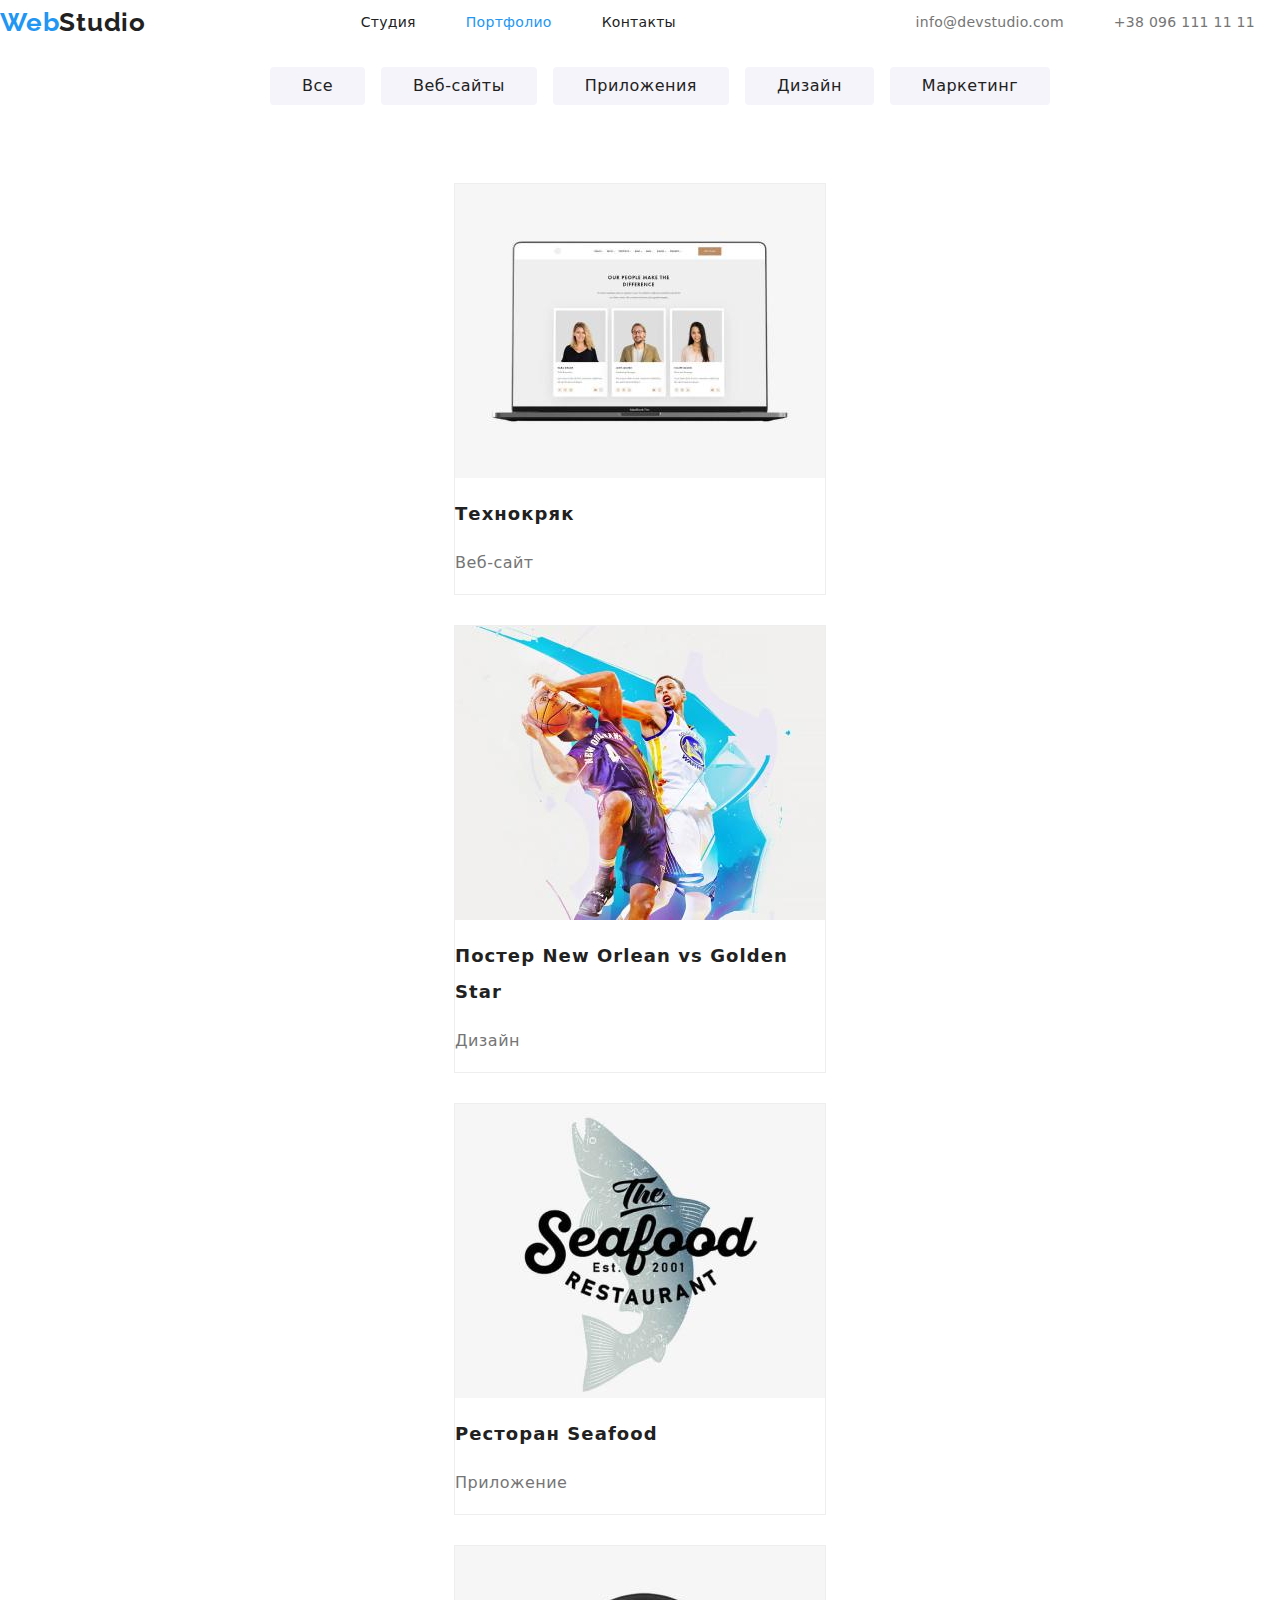
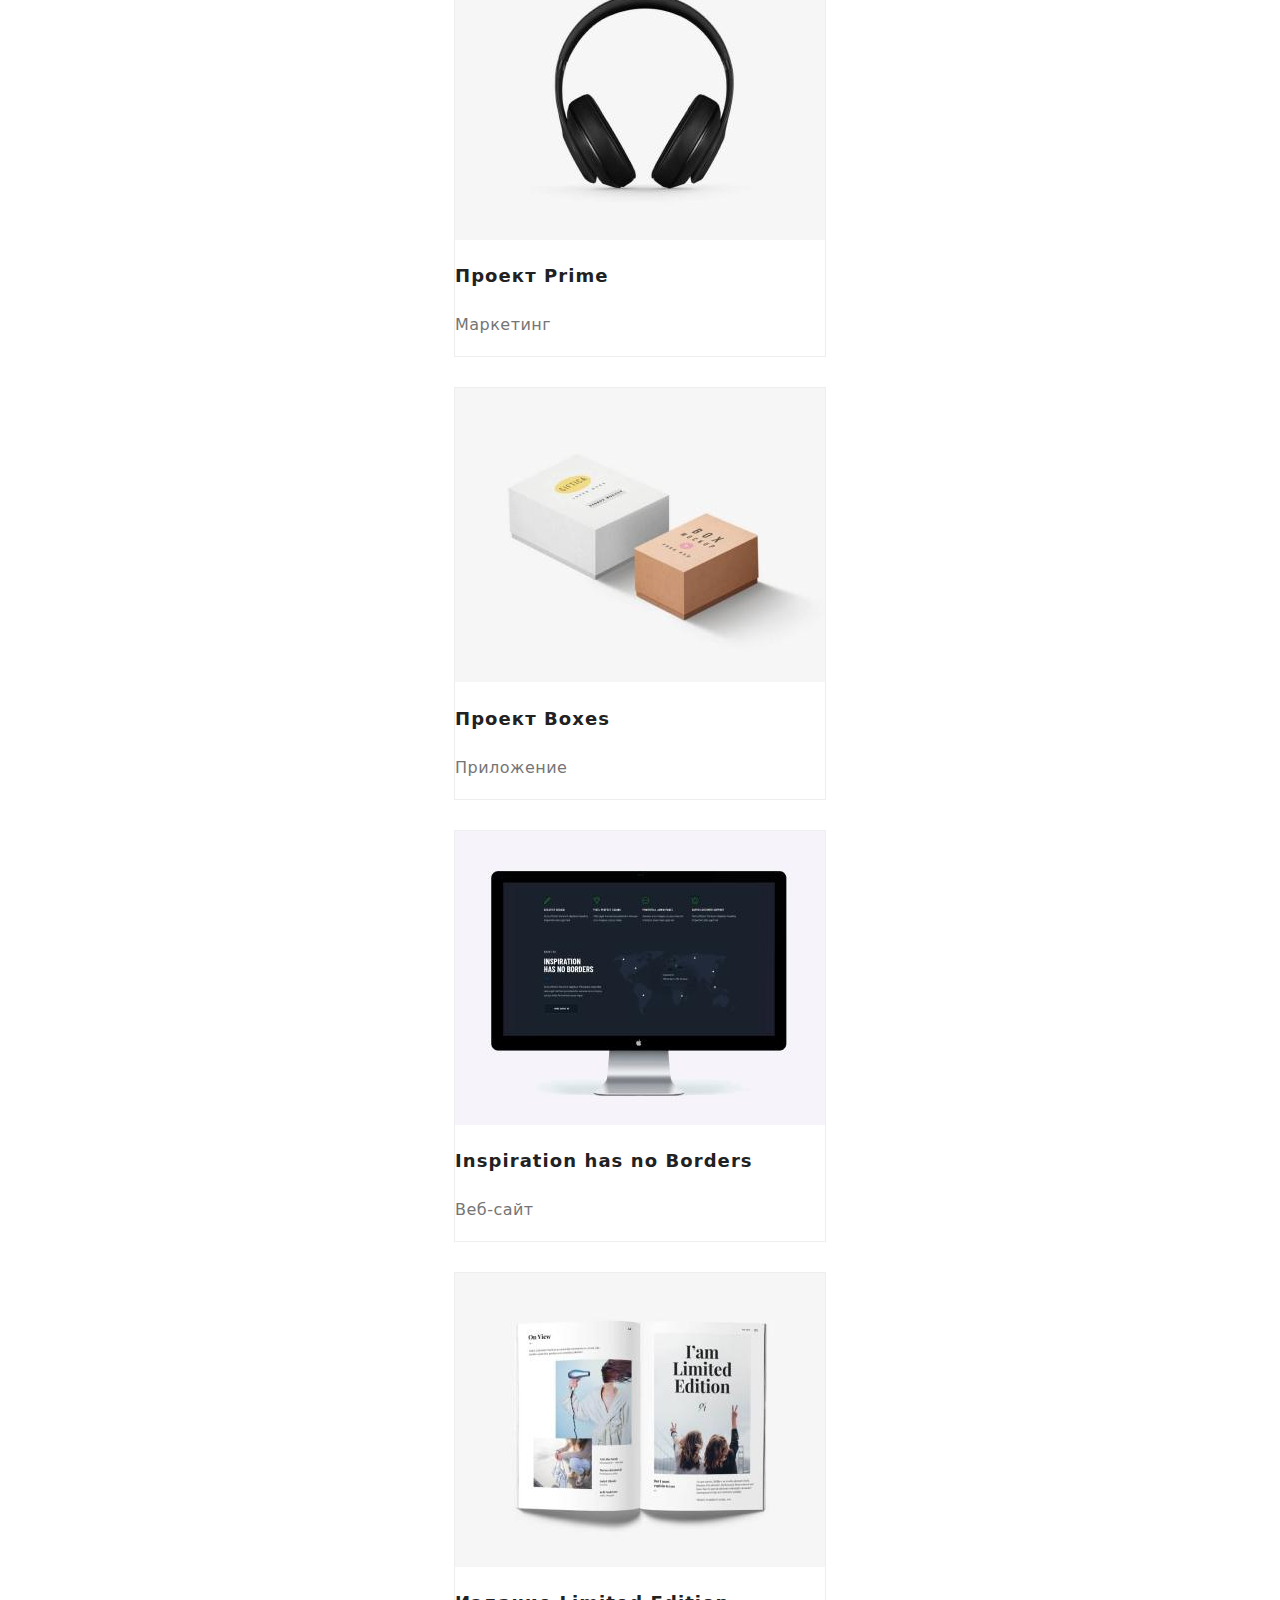
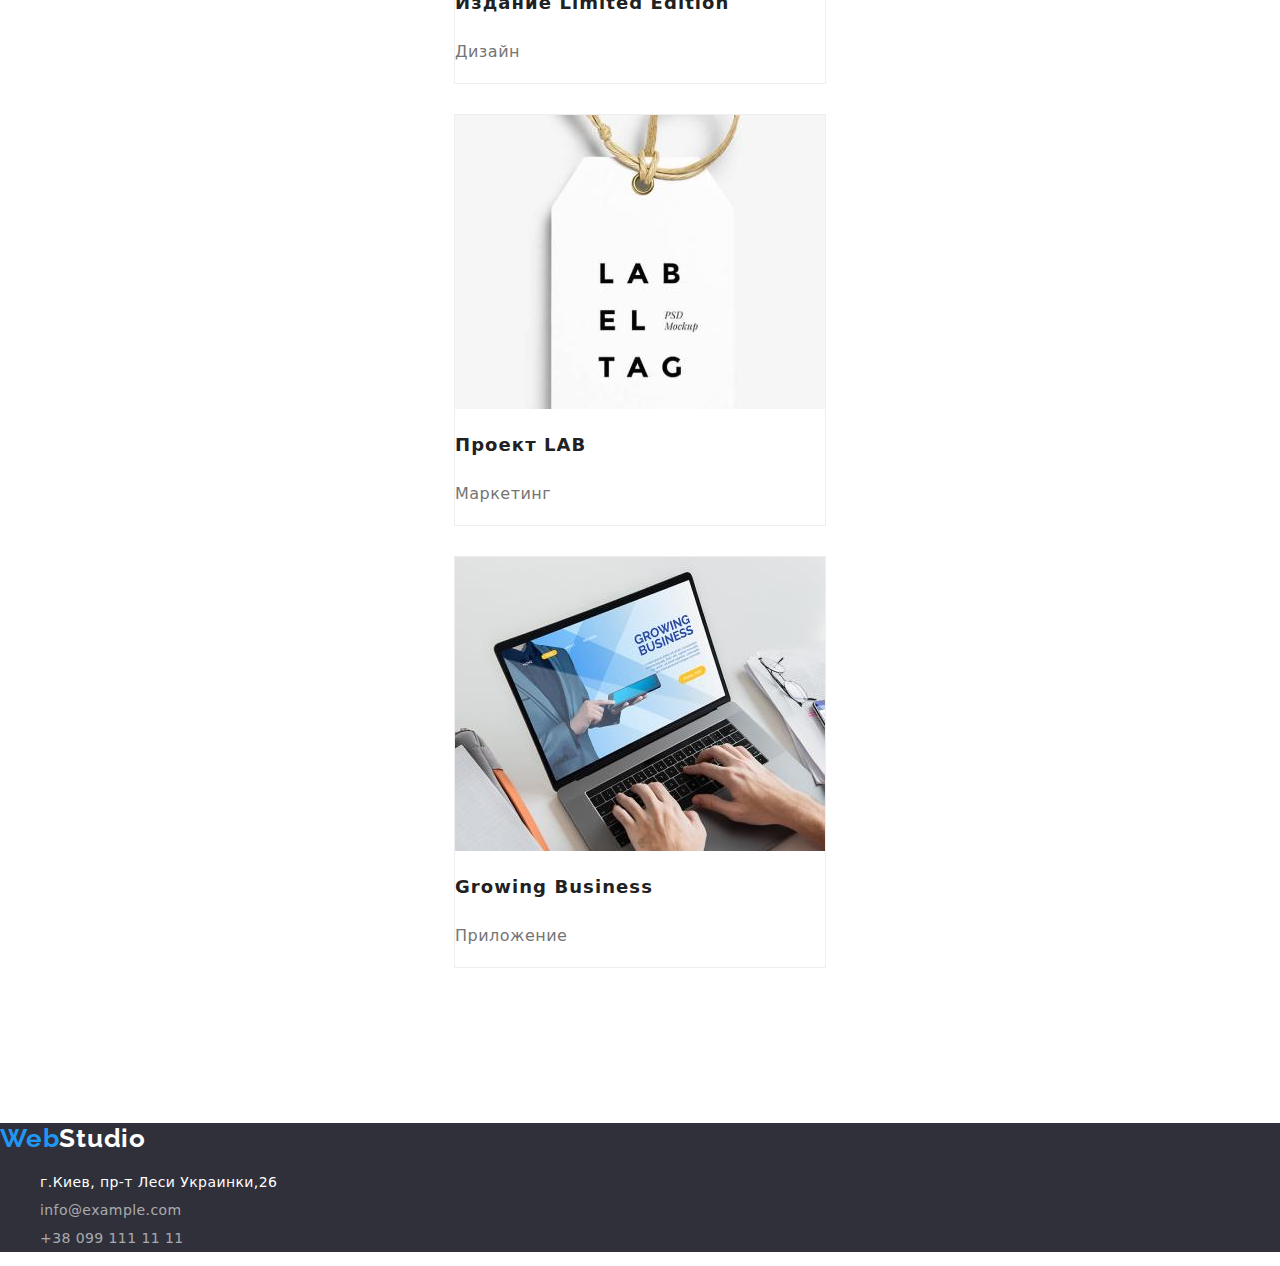
==== portfolio.html @ e266800c "create hw3" ====
<!DOCTYPE html>
<html lang="ru">
<head>
    <meta charset="UTF-8">
    <meta http-equiv="X-UA-Compatible" content="IE=edge">
    <meta name="viewport" content="width=device-width, initial-scale=1.0">
    <title lang="en" >Portfolio</title>
    <link rel="stylesheet" href="https://fonts.googleapis.com/css2?family=Raleway:wght@700&family=Roboto:wght@400;500;700;900&display=swap">
    <link rel="stylesheet" href="./css/styles.css">
    <link rel="stylesheet" href="https://cdnjs.cloudflare.com/ajax/libs/modern-normalize/1.1.0/modern-normalize.css">

</head>
<body class="pageportfolio">
    
    <header class="header">
        <div class="container">
        <nav class="navigation">
            <a href="/index.html" class="logo"><span class="bluelogo">Web</span>Studio</a>
        </nav>
            <ul class="navigation-items list">
                <li><a href="./index.html" class="navigation-link contactinfo">Студия</a></li>
                <li><a href="./portfolio.html" class="navigation-link current contactinfo ">Портфолио</a></li>
                <li><a href="#contacts" class="navigation-link contactinfo">Контакты</a></li>
            </ul>
            <ul class="contact list">
                <li><a href="mailto:info@devstudio.com" class="contactmail contactinfo ">info@devstudio.com</a></li>
                <li><a href="tel:+380961111111" class="contactphone contactinfo">+38 096 111 11 11</a></li>
            </ul>
        </div>
    </header>

    <main>
<section class="porfolio-main">
    <h1 hidden class="portfolio-title">Портфолио</h1>
    <ul class="filter-button list">
        <li class="button-item">
           <button class="button" type="button">Все</button>
        </li>
        <li class="button-item">
           <button class="button" type="button">Веб-сайты</button>
        </li>
        <li class="button-item">
           <button class="button" type="button">Приложения</button>
        </li>
        <li class="button-item">
           <button class="button" type="button">Дизайн</button>
        </li>
        <li class="button-item">
           <button class="button" type="button">Маркетинг</button>
        </li>
    </ul>

    <div class="gallery-projects">
    <ul class="items-projects list">
<li class="projectcontainer">
    <img src="./images/tecnocrat.jpg" alt="project website" class="projects-img" width="370">
    <h2 class="project-subtitle">Технокряк</h2>
    <p class="project-text">Веб-сайт</p>
</li>
<li class="projectcontainer">
    <img src="./images/poster.jpg" alt="project design" class="projects-img" width="370">
    <h2 class="project-subtitle">Постер <span lang="en">New Orlean vs Golden Star</span></h2>
    <p class="project-text">Дизайн</p>
</li>
<li class="projectcontainer">
    <img src="./images/restourant.jpg" alt="project application" class="projects-img" width="370">
    <h2 class="project-subtitle">Ресторан <span lang="en">Seafood</span></h2>
    <p class="project-text">Приложение</p>
</li>
<li class="projectcontainer">
    <img src="./images/prime.jpg" alt="project marketing" class="projects-img" width="370">
    <h2 class="project-subtitle">Проект <span lang="en">Prime</span></h2>
    <p class="project-text">Маркетинг</p>
</li>
<li class="projectcontainer">
    <img src="./images/boxes.jpg" alt="boxes project" class="projects-img" width="370">
    <h2 class="project-subtitle">Проект <span lang="en">Boxes</span></h2>
    <p class="project-text">Приложение</p>
</li>
<li class="projectcontainer">
    <img src="./images/inspiration.jpg" alt="project web site" class="projects-img" width="370">
    <h2 class="project-subtitle" lang="en">Inspiration has no Borders</h2>
    <p class="project-text">Веб-сайт</p>
</li>
<li class="projectcontainer">
    <img src="./images/limited.jpg" alt="project design" class="projects-img" width="370">
    <h2 class="project-subtitle">Издание <span lang="en">Limited Edition</span></h2>
    <p class="project-text">Дизайн</p>
</li>
<li class="projectcontainer">
    <img src="./images/lab.jpg" alt="project marketing" class="projects-img" width="370">
    <h2 class="project-subtitle" >Проект <span lang="en">LAB</span></h2>
    <p class="project-text">Маркетинг</p>
</li>
<li class="projectcontainer">
    <img src="./images/growingb.jpg" alt="project application" class="projects-img" width="370">
    <h2 class="project-subtitle" lang="en">Growing Business</h2>
    <p class="project-text">Приложение</p>
</li>
    </ul>
    </div>
</section>
    </main>
   
    <footer class="footer" id="contacts">
            <a href="/index.html" class="logofooter"><span class="bluelogo">Web</span>Studio</a>
            <address class="address">
                <ul class="address list">
                <li>
                <a href="https://www.google.com/maps/place/%D0%B1%D1%83%D0%BB%D1%8C%D0%B2%D0%B0%D1%80+%D0%9B%D0%B5%D1%81%D1%96+%D0%A3%D0%BA%D1%80%D0%B0%D1%97%D0%BD%D0%BA%D0%B8,+26,+%D0%9A%D0%B8%D1%97%D0%B2,+02000/@50.4265807,30.5361971,17z/data=!3m1!4b1!4m5!3m4!1s0x40d4cf0e033ecbe9:0x57a4dffefec77da0!8m2!3d50.4265807!4d30.5383858" target="_blank" class="addresslink-footer contactinfo">г.Киев, пр-т Леси Украинки,26</a>
                </li> 
                <li>
                <a href="mailto:info@example.com" class="mail-footer contactinfo">info@example.com</a>
                </li>
                <li>
                <a href="tel:+380991111111" class="phone-footer contactinfo ">+38 099 111 11 11</a>
                </li>
          </ul>
        </address>
  </footer>
    
</body>
</html>
---- css/styles.css ----
/* основний колір тексту - #212121 */
/* другий колір тексту - #757575 */
/* білий текст та фон - #FFFFFF */
/* колір тексту футер - rgba(255, 255, 255, 0.6) */
/* колір акценту - #2196F3 */
/* колір фону 1 - #E5E5E5 */
/* колір фону 2 - #F5F4FA */
/* колір фону herofooter - #2F303A */
/* шрифти - Roboto, Raleway */

:root {
    --primary-text-color:#212121 ;
    --secondary-text-color: #757575;
    --mainwhite-color:#FFFFFF;
    --color-text-footer:rgba(255, 255, 255, 0.6);
    --accent-color:#2196F3;
    --primary-bg-color: #E5E5E5;
    --secondary-bg-color:#F5F4FA;
    --hero-bg-color:#2F303A;
}
body {
    font-family: "Roboto",sans-serif;
    font-size: 14px;
    color: var(--primary-text-color);
    background-color: var(--mainwhite-color);
}
.list {
    list-style: none;
}
.bluelogo {
    color:var(--accent-color);
}
.header > .container {
    display: flex;
    justify-content: space-between;
    align-items: center;
}
.logo {
    font-weight: 700;
    font-family: "Raleway", sans-serif;
    font-size: 26px;
    line-height: 1.19;
    letter-spacing: 0.03em;
    color:var(--primary-text-color);
    text-decoration: none;
}
.navigation-link {
    text-decoration: none;
    font-weight: 500;
    line-height: 1.14;
    letter-spacing: 0.02em; 
    color:var(--primary-text-color);
    margin: 25px;
}
.navigation-items {
    display: flex;
}
.contactinfo:hover,
.contactinfo:focus {
   color:var(--accent-color);
}
.contactphone, 
.contactmail {
    text-decoration: none;
    font-weight: 500;
    line-height: 1.14;
    letter-spacing: 0.02em;  
    color:var(--secondary-text-color);
    margin: 25px;
}
.hero {
    background-image: url(../images/bg.jpg);
    padding: 200px 452px 200px 452px;
    background-size: auto;
}
.hero-title {
    color: var(--mainwhite-color);
    font-weight: 900;
    font-size: 44px;
    line-height: 1.36;
    text-align: center;
    letter-spacing: 0.06em;
    text-transform: uppercase;
}
.reserv {
    background-color: var(--accent-color);
    color: var(--mainwhite-color);
    box-shadow: 0px 4px 4px rgba(0, 0, 0, 0.15);
    border-radius: 4px;
    font-weight: 700;
    font-size: 16px;
    line-height: 1.88;
    display: flex;
    align-items: center;
    text-align: center;
    letter-spacing: 0.06em;
    padding: 10px 32px;
    margin: 0 auto;
}
.benefits-subtitle {
    color: var(--primary-text-color);
    font-weight: 700;
    line-height: 1.14;
    letter-spacing: 0.03em;
    text-transform: uppercase;
}
.benefits-text {
    color: var(--secondary-text-color);
    line-height: 2;
    letter-spacing: 0.03em;
}
.section-title {
    font-weight: 700;
    font-size: 36px;
    line-height: 1.17;
    text-align: center;
    letter-spacing: 0.03em;
}
.team {
    background-color: var(--secondary-bg-color);
}
.subtitle-membername {
    font-weight: 500;
    font-size: 16px;
    line-height: 1.19;
    letter-spacing: 0.03em;
    text-align: center;
}
.text-memberposition {
    color:var(--secondary-text-color);
    font-size: 16px;
    line-height: 1.19;
    letter-spacing: 0.03em;
    text-align: center;
}
.footer {
    background-color: var(--hero-bg-color);
}
.addresslink-footer {
    color: var(--mainwhite-color);
    line-height: 2;
    letter-spacing: 0.03em;
    text-decoration: none;
}
.mail-footer, .phone-footer {
    color:var(--color-text-footer);
    line-height: 2;
    letter-spacing: 0.03em;
    text-decoration: none;
}
address {
    font-style: normal;
}
.logofooter {
    font-weight: 700;
    font-family: "Raleway", sans-serif;
    font-size: 26px;
    line-height: 1.19;
    letter-spacing: 0.03em;
    color:var(--mainwhite-color);
    text-decoration: none;
}
.aboutusgallery,
.ourbenefits {
    display: flex;
    justify-content: center;
}
.aboutusimg {
    margin: 15px;
}
.benefits-items{
    flex-basis: 270px;
    margin: 15px;
}
.teamgallery {
    display: flex;
    justify-content: center;
    padding: 25px 215px 94px 215px;
}
.team-item {
    flex-basis: 270px;
    margin: 15px;
    background-color: var(--mainwhite-color);
    box-shadow: 0px 1px 3px rgba(0, 0, 0, 0.12), 0px 1px 1px rgba(0, 0, 0, 0.14), 0px 2px 1px rgba(0, 0, 0, 0.2);
    border-radius: 0px 0px 4px 4px;
}
.team-title {
    font-weight: 700;
    font-size: 36px;
    line-height: 1.17;
    text-align: center;
    letter-spacing: 0.03em;
    padding: 94px 668px 25px 668px;
    margin: 0px;
}
.contact {
    display: flex;}
.button {
    background-color: var(--secondary-bg-color);
    color:var(--primary-text-color);
    border-radius: 4px;
    font-weight: 500;
    font-size: 16px;
    line-height: 1.63;
    text-align: center;
    letter-spacing: 0.03em;
    border: 0px;
    padding: 6px 32px;
    margin: 8px;
}
.button:hover,
.button:focus {
    background-color: var(--accent-color);
    color: var(--mainwhite-color);
}
.filter-button {
    display: flex;
    justify-content: center;
}
.items-projects {
    display: flex;
    flex-wrap: wrap;
    padding: 56px 215px 94px 215px;
    justify-content: center; 
    gap: 30px;
}
.projectcontainer {
    border: 1px solid #EEEEEE;
    flex-basis: 370px;
}
.portfoliomain {
    background-color: var(--primary-bg-color);
}
.project-subtitle {
    color: var(--primary-text-color);
    font-weight: 700;
    font-size: 18px;
    line-height: 2;
    letter-spacing: 0.06em;
}
.project-text {
    color: var(--secondary-text-color);
    font-size: 16px;
    line-height: 1.88;
    letter-spacing: 0.03em;
}
.reserv, .button {
    cursor: pointer;
}
.navigation-link.current {
    color: var(--accent-color);
}
.reserv:hover,
.reserv:focus {
    background-color: #188CE8;
}
.gallery-projects {
    padding: 0px 215px 47px 215px;
}
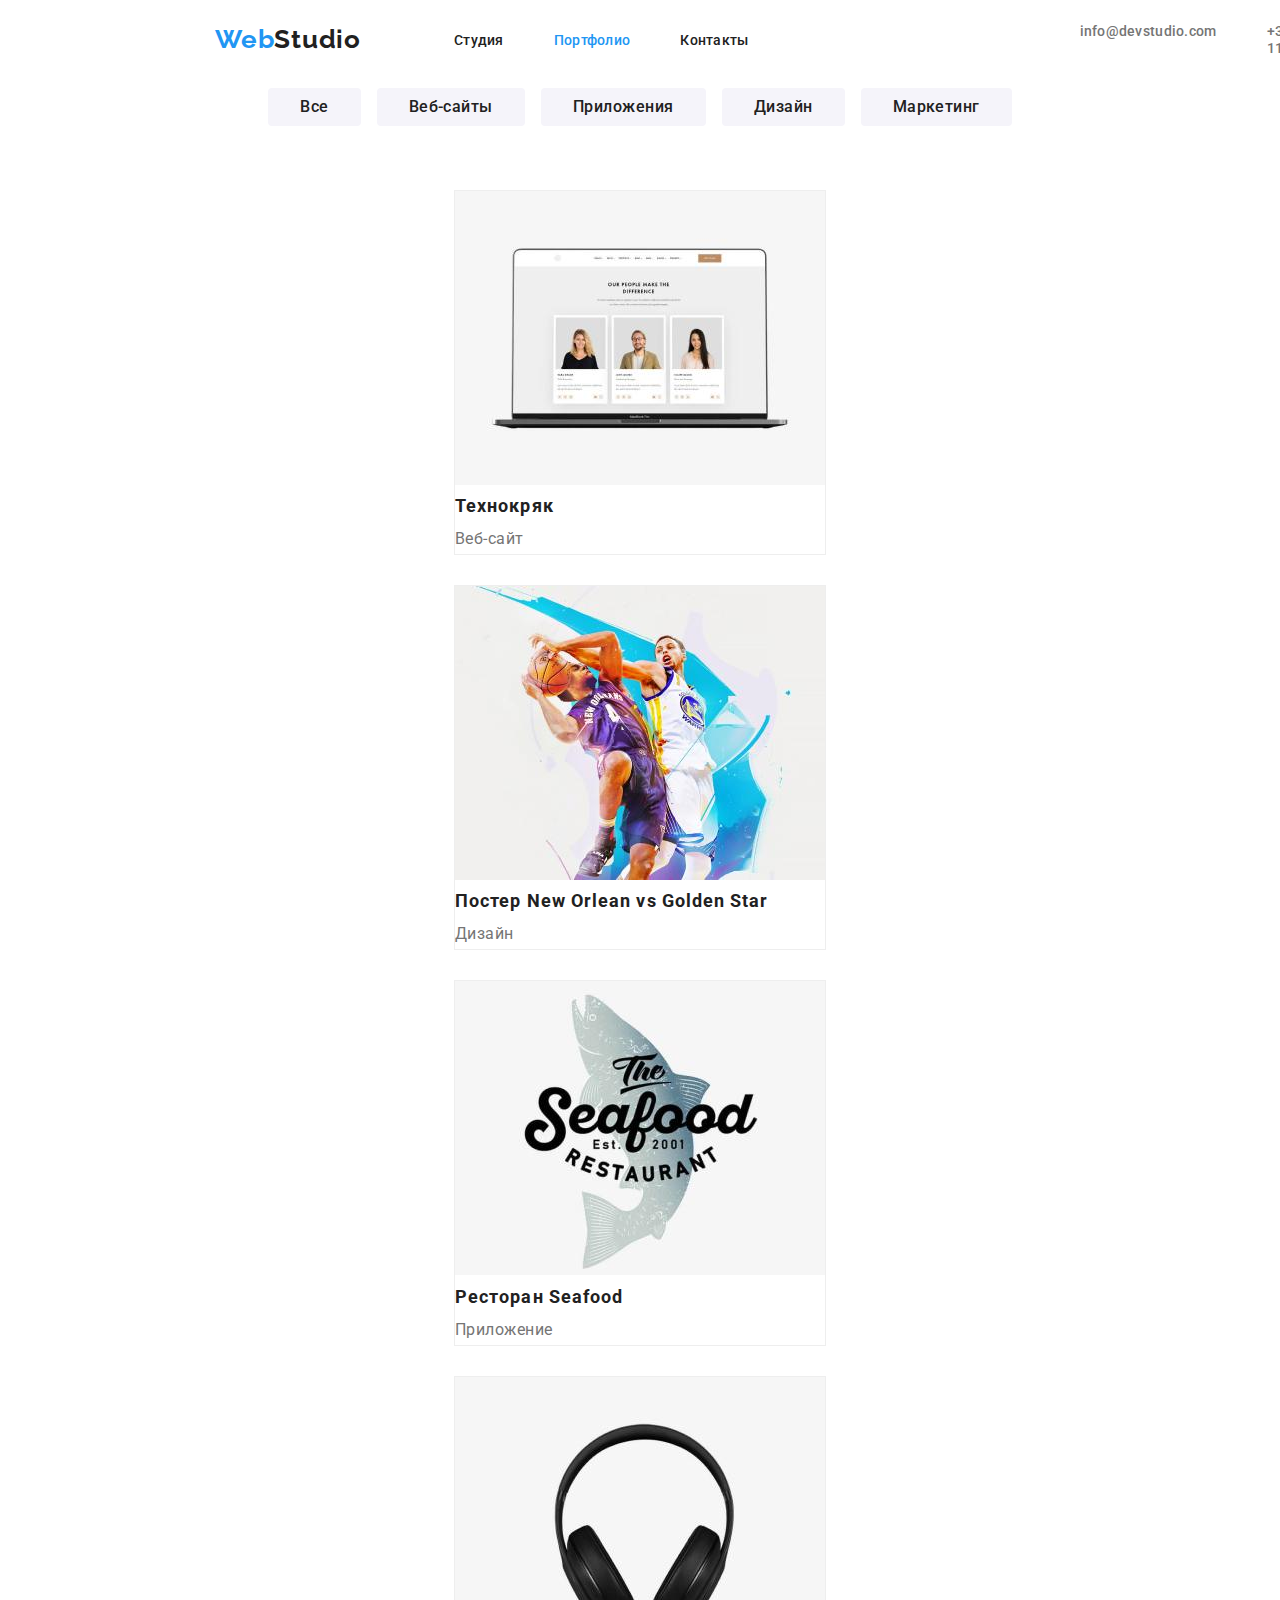
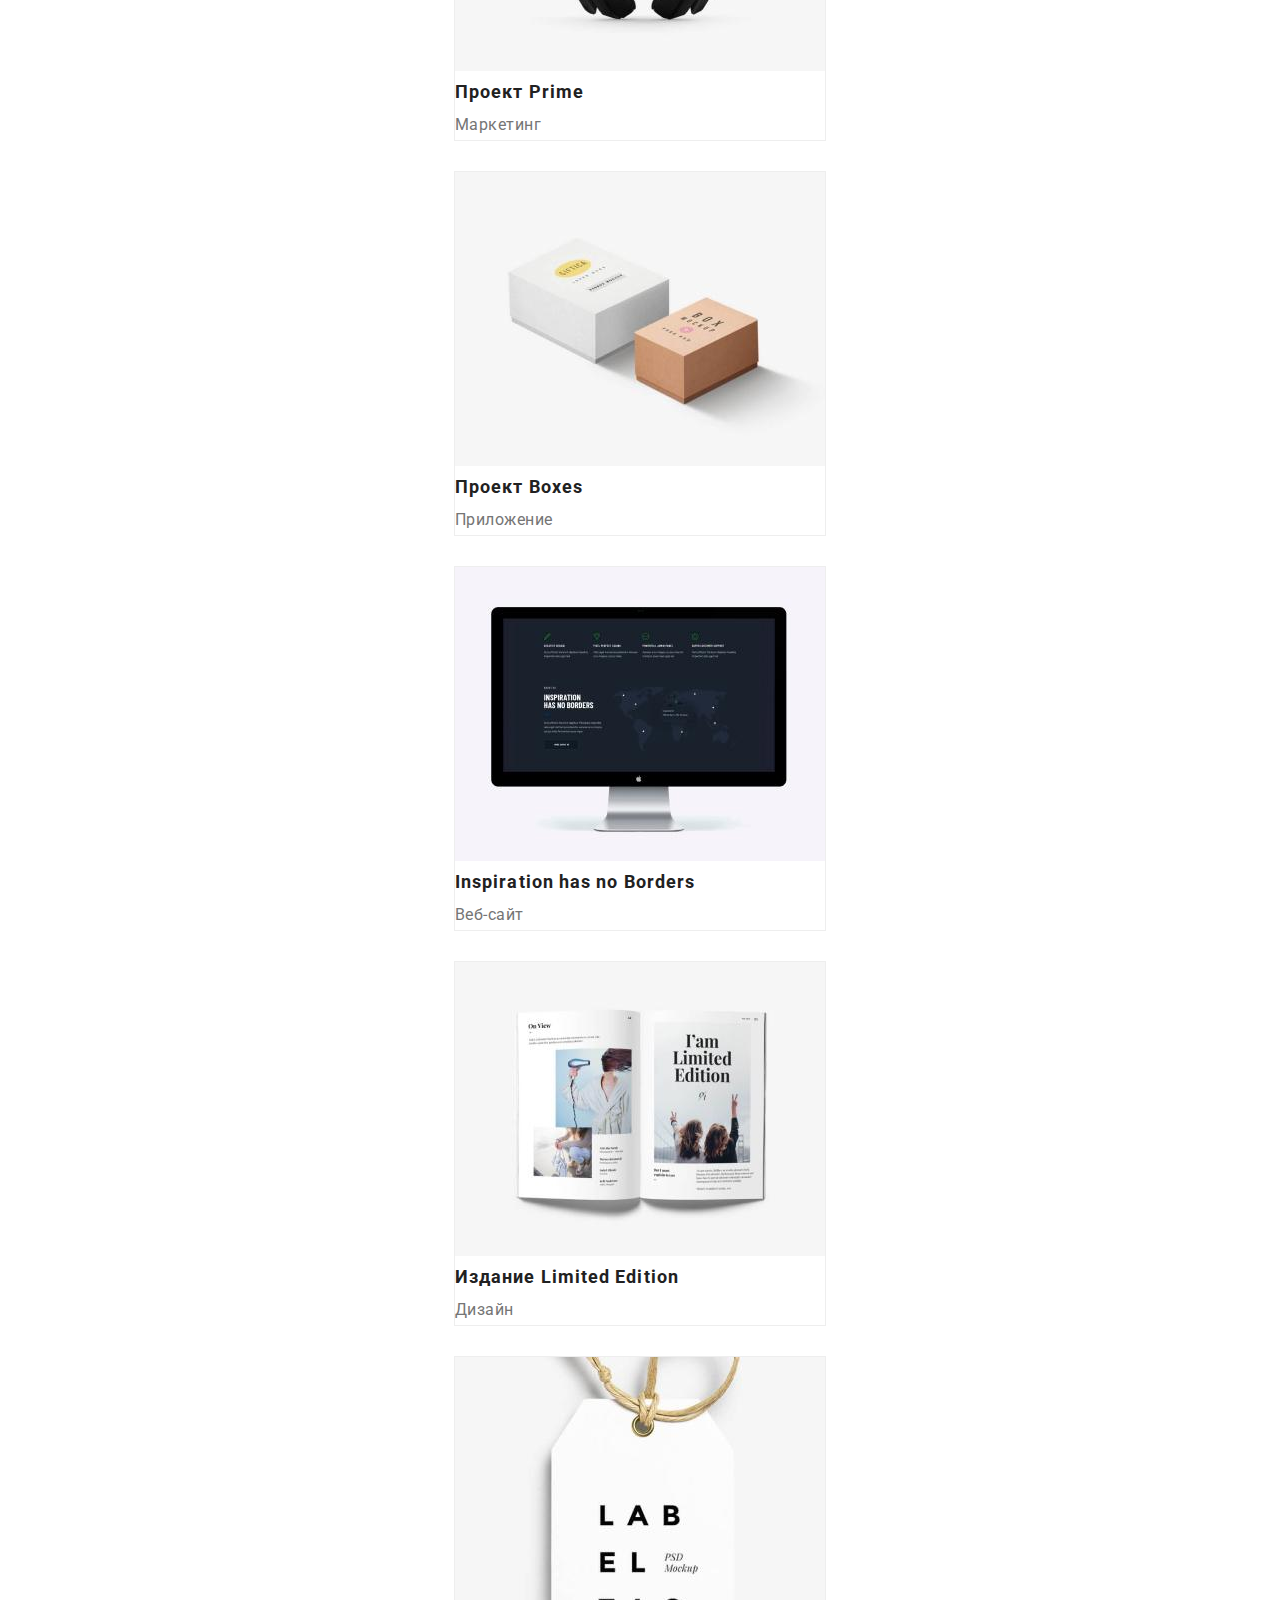
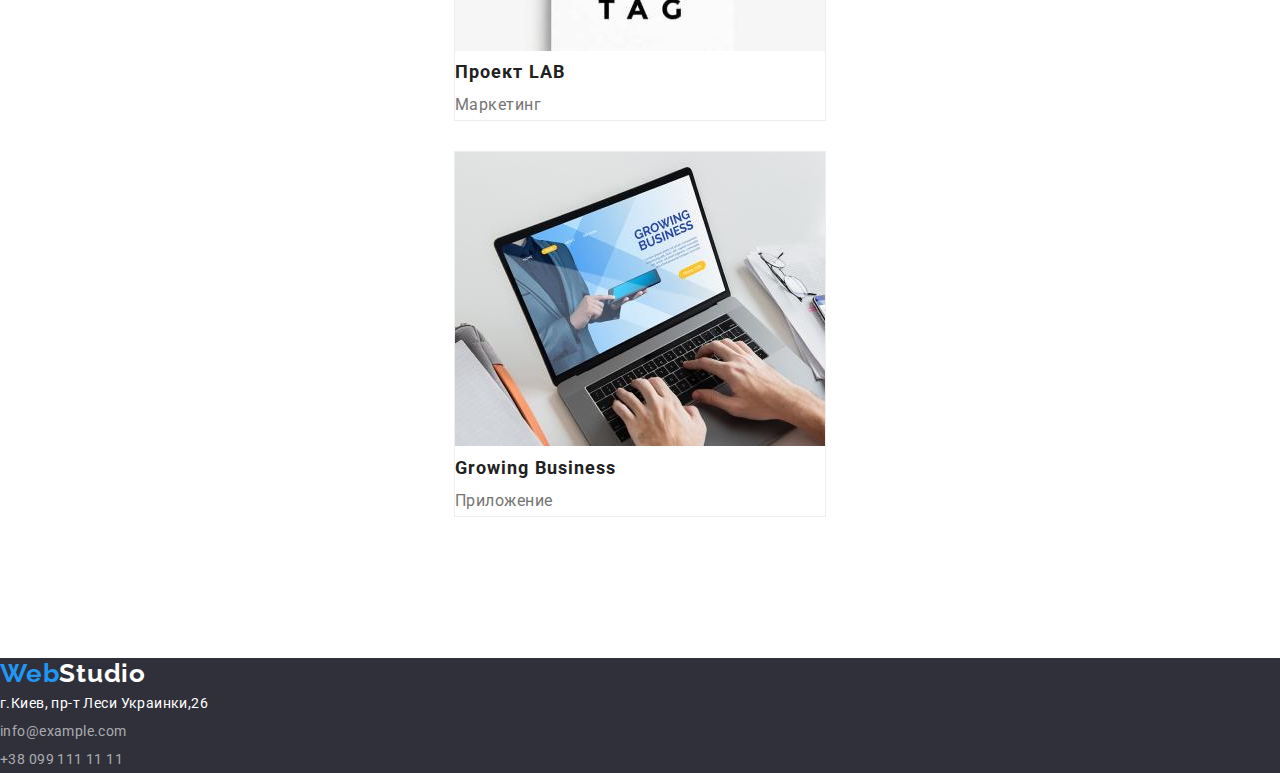
==== commit 85057fb4: "css header" ====
--- a/portfolio.html
+++ b/portfolio.html
@@ -6,8 +6,8 @@
     <meta name="viewport" content="width=device-width, initial-scale=1.0">
     <title lang="en" >Portfolio</title>
     <link rel="stylesheet" href="https://fonts.googleapis.com/css2?family=Raleway:wght@700&family=Roboto:wght@400;500;700;900&display=swap">
+    <link rel="stylesheet" href="https://cdnjs.cloudflare.com/ajax/libs/modern-normalize/1.1.0/modern-normalize.css">
     <link rel="stylesheet" href="./css/styles.css">
-    <link rel="stylesheet" href="https://cdnjs.cloudflare.com/ajax/libs/modern-normalize/1.1.0/modern-normalize.css">
 
 </head>
 <body class="pageportfolio">
@@ -18,13 +18,13 @@
             <a href="/index.html" class="logo"><span class="bluelogo">Web</span>Studio</a>
         </nav>
             <ul class="navigation-items list">
-                <li><a href="./index.html" class="navigation-link contactinfo">Студия</a></li>
-                <li><a href="./portfolio.html" class="navigation-link current contactinfo ">Портфолио</a></li>
-                <li><a href="#contacts" class="navigation-link contactinfo">Контакты</a></li>
+                <li class="nav-item"><a href="./index.html" class="navigation-link contactinfo">Студия</a></li>
+                <li class="nav-item"><a href="./portfolio.html" class="navigation-link current contactinfo ">Портфолио</a></li>
+                <li class="nav-item"><a href="#contacts" class="navigation-link contactinfo">Контакты</a></li>
             </ul>
             <ul class="contact list">
-                <li><a href="mailto:info@devstudio.com" class="contactmail contactinfo ">info@devstudio.com</a></li>
-                <li><a href="tel:+380961111111" class="contactphone contactinfo">+38 096 111 11 11</a></li>
+                <li class="contact-item"><a href="mailto:info@devstudio.com" class="contactmail contactinfo ">info@devstudio.com</a></li>
+                <li class="contact-item"><a href="tel:+380961111111" class="contactphone contactinfo">+38 096 111 11 11</a></li>
             </ul>
         </div>
     </header>
--- a/css/styles.css
+++ b/css/styles.css
@@ -27,13 +27,33 @@
 .list {
     list-style: none;
 }
+h1,
+h2,
+h3,
+h4,
+h5,
+h6,
+p,
+ul {
+    margin: 0;
+    padding: 0;
+}
+/* Header */
+
+.header {
+    width: 1600px;
+    margin: 0 auto;
+}
 .bluelogo {
     color:var(--accent-color);
 }
 .header > .container {
     display: flex;
-    justify-content: space-between;
     align-items: center;
+    margin: 0 215px;
+    width: 1170px;
+    max-height: 80px;
+    margin: 0 auto;
 }
 .logo {
     font-weight: 700;
@@ -43,6 +63,11 @@
     letter-spacing: 0.03em;
     color:var(--primary-text-color);
     text-decoration: none;
+}
+.navigation {
+    padding-top: 24px;
+    padding-bottom: 25px;
+    margin-right: 93px;
 }
 .navigation-link {
     text-decoration: none;
@@ -50,10 +75,24 @@
     line-height: 1.14;
     letter-spacing: 0.02em; 
     color:var(--primary-text-color);
-    margin: 25px;
 }
 .navigation-items {
     display: flex;
+    padding-top: 32px;
+    padding-bottom: 32px;
+}
+.nav-item:not(:last-child) {
+    margin-right: 50px;
+}
+.navigation-link.current {
+    color: var(--accent-color);
+}
+.contact {
+    display: flex;
+    margin-left: 331px;
+}
+.contact > .contact-item:not(:last-child) {
+    margin-right: 50px;
 }
 .contactinfo:hover,
 .contactinfo:focus {
@@ -66,8 +105,10 @@
     line-height: 1.14;
     letter-spacing: 0.02em;  
     color:var(--secondary-text-color);
-    margin: 25px;
-}
+}
+
+/* Hero */
+
 .hero {
     background-image: url(../images/bg.jpg);
     padding: 200px 452px 200px 452px;
@@ -97,6 +138,16 @@
     padding: 10px 32px;
     margin: 0 auto;
 }
+.reserv,
+.button {
+    cursor: pointer;
+}
+.reserv:hover,
+.reserv:focus {
+    background-color: #188CE8;
+}
+/* Benefits */
+
 .benefits-subtitle {
     color: var(--primary-text-color);
     font-weight: 700;
@@ -116,6 +167,13 @@
     text-align: center;
     letter-spacing: 0.03em;
 }
+.benefits-items {
+    flex-basis: 270px;
+    margin: 15px;
+}
+
+/* Team */
+
 .team {
     background-color: var(--secondary-bg-color);
 }
@@ -132,45 +190,6 @@
     line-height: 1.19;
     letter-spacing: 0.03em;
     text-align: center;
-}
-.footer {
-    background-color: var(--hero-bg-color);
-}
-.addresslink-footer {
-    color: var(--mainwhite-color);
-    line-height: 2;
-    letter-spacing: 0.03em;
-    text-decoration: none;
-}
-.mail-footer, .phone-footer {
-    color:var(--color-text-footer);
-    line-height: 2;
-    letter-spacing: 0.03em;
-    text-decoration: none;
-}
-address {
-    font-style: normal;
-}
-.logofooter {
-    font-weight: 700;
-    font-family: "Raleway", sans-serif;
-    font-size: 26px;
-    line-height: 1.19;
-    letter-spacing: 0.03em;
-    color:var(--mainwhite-color);
-    text-decoration: none;
-}
-.aboutusgallery,
-.ourbenefits {
-    display: flex;
-    justify-content: center;
-}
-.aboutusimg {
-    margin: 15px;
-}
-.benefits-items{
-    flex-basis: 270px;
-    margin: 15px;
 }
 .teamgallery {
     display: flex;
@@ -193,8 +212,48 @@
     padding: 94px 668px 25px 668px;
     margin: 0px;
 }
-.contact {
-    display: flex;}
+
+/* Footer */
+
+.footer {
+    background-color: var(--hero-bg-color);
+}
+.addresslink-footer {
+    color: var(--mainwhite-color);
+    line-height: 2;
+    letter-spacing: 0.03em;
+    text-decoration: none;
+}
+.mail-footer, .phone-footer {
+    color:var(--color-text-footer);
+    line-height: 2;
+    letter-spacing: 0.03em;
+    text-decoration: none;
+}
+address {
+    font-style: normal;
+}
+.logofooter {
+    font-weight: 700;
+    font-family: "Raleway", sans-serif;
+    font-size: 26px;
+    line-height: 1.19;
+    letter-spacing: 0.03em;
+    color:var(--mainwhite-color);
+    text-decoration: none;
+}
+.aboutusgallery,
+.ourbenefits {
+    display: flex;
+    justify-content: center;
+}
+.aboutusimg {
+    margin: 15px;
+}
+
+
+    /* Portfolio */
+
 .button {
     background-color: var(--secondary-bg-color);
     color:var(--primary-text-color);
@@ -244,16 +303,6 @@
     line-height: 1.88;
     letter-spacing: 0.03em;
 }
-.reserv, .button {
-    cursor: pointer;
-}
-.navigation-link.current {
-    color: var(--accent-color);
-}
-.reserv:hover,
-.reserv:focus {
-    background-color: #188CE8;
-}
 .gallery-projects {
     padding: 0px 215px 47px 215px;
 }
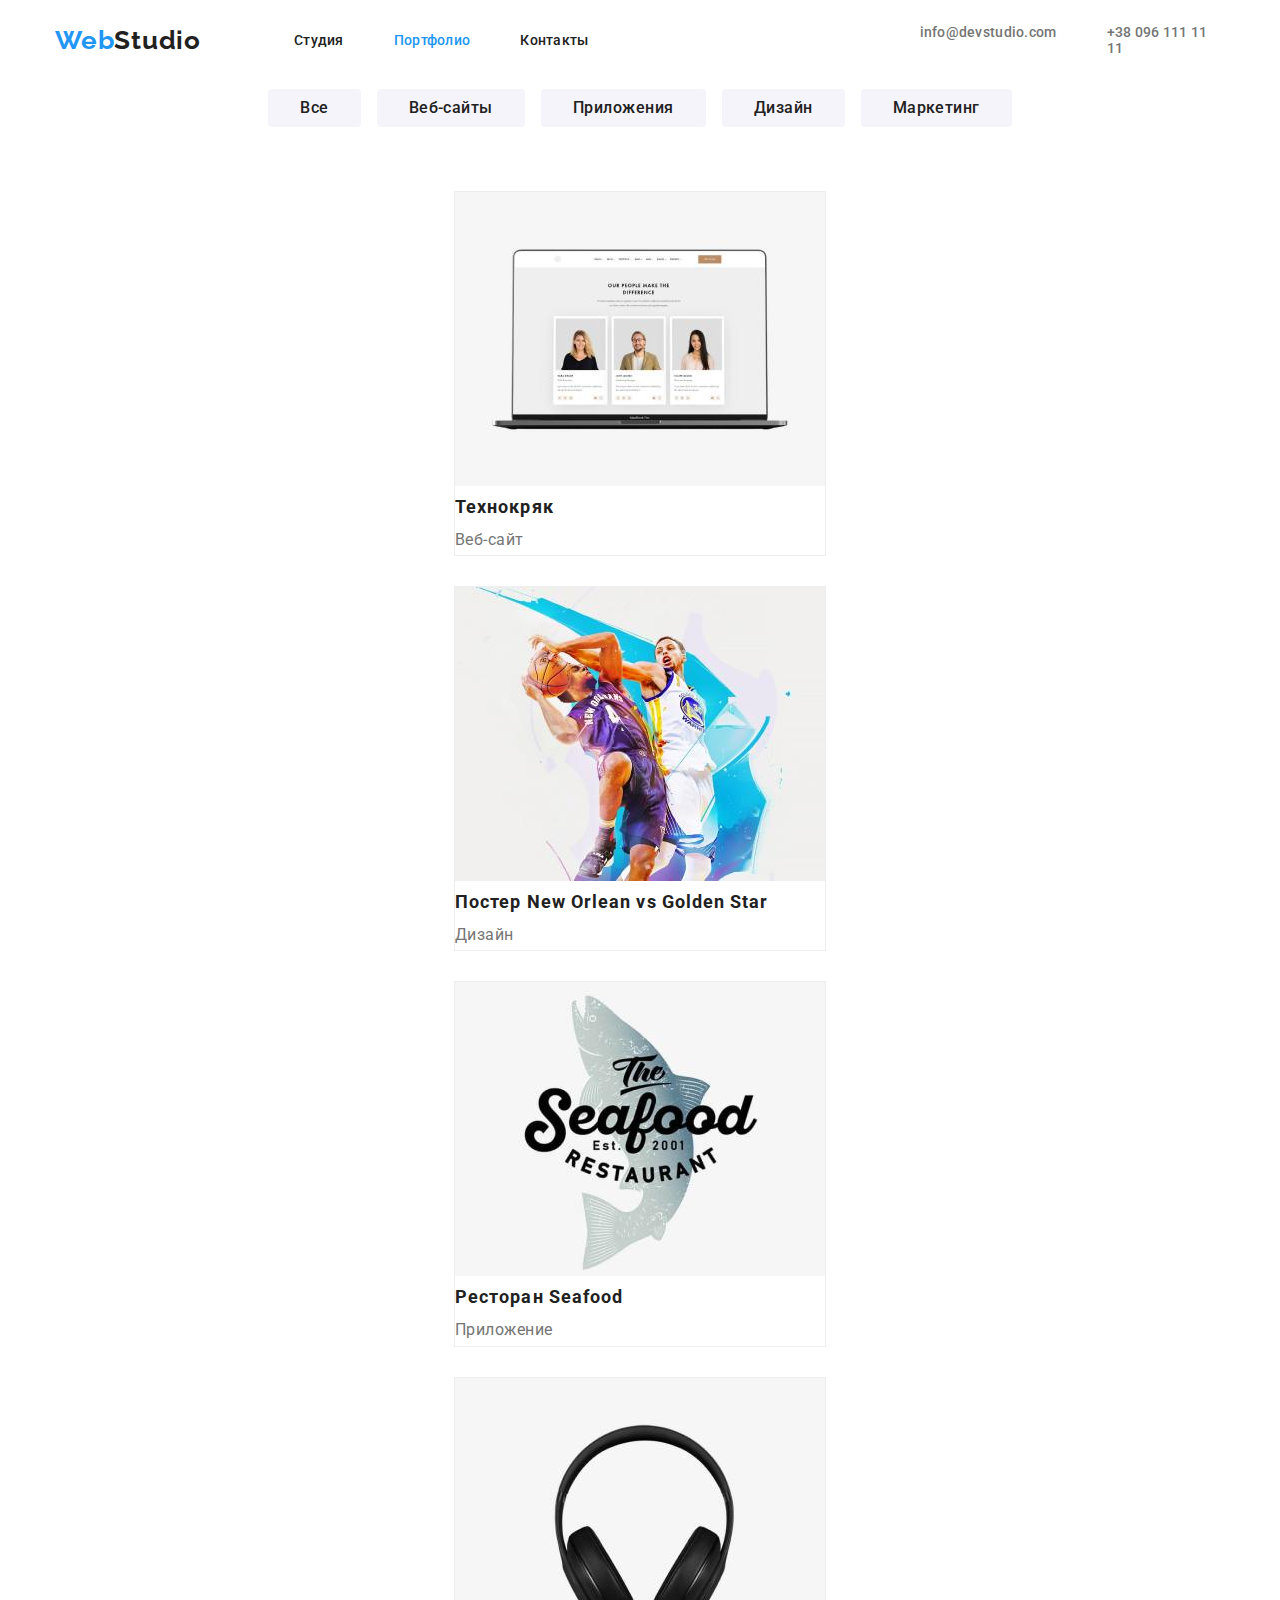
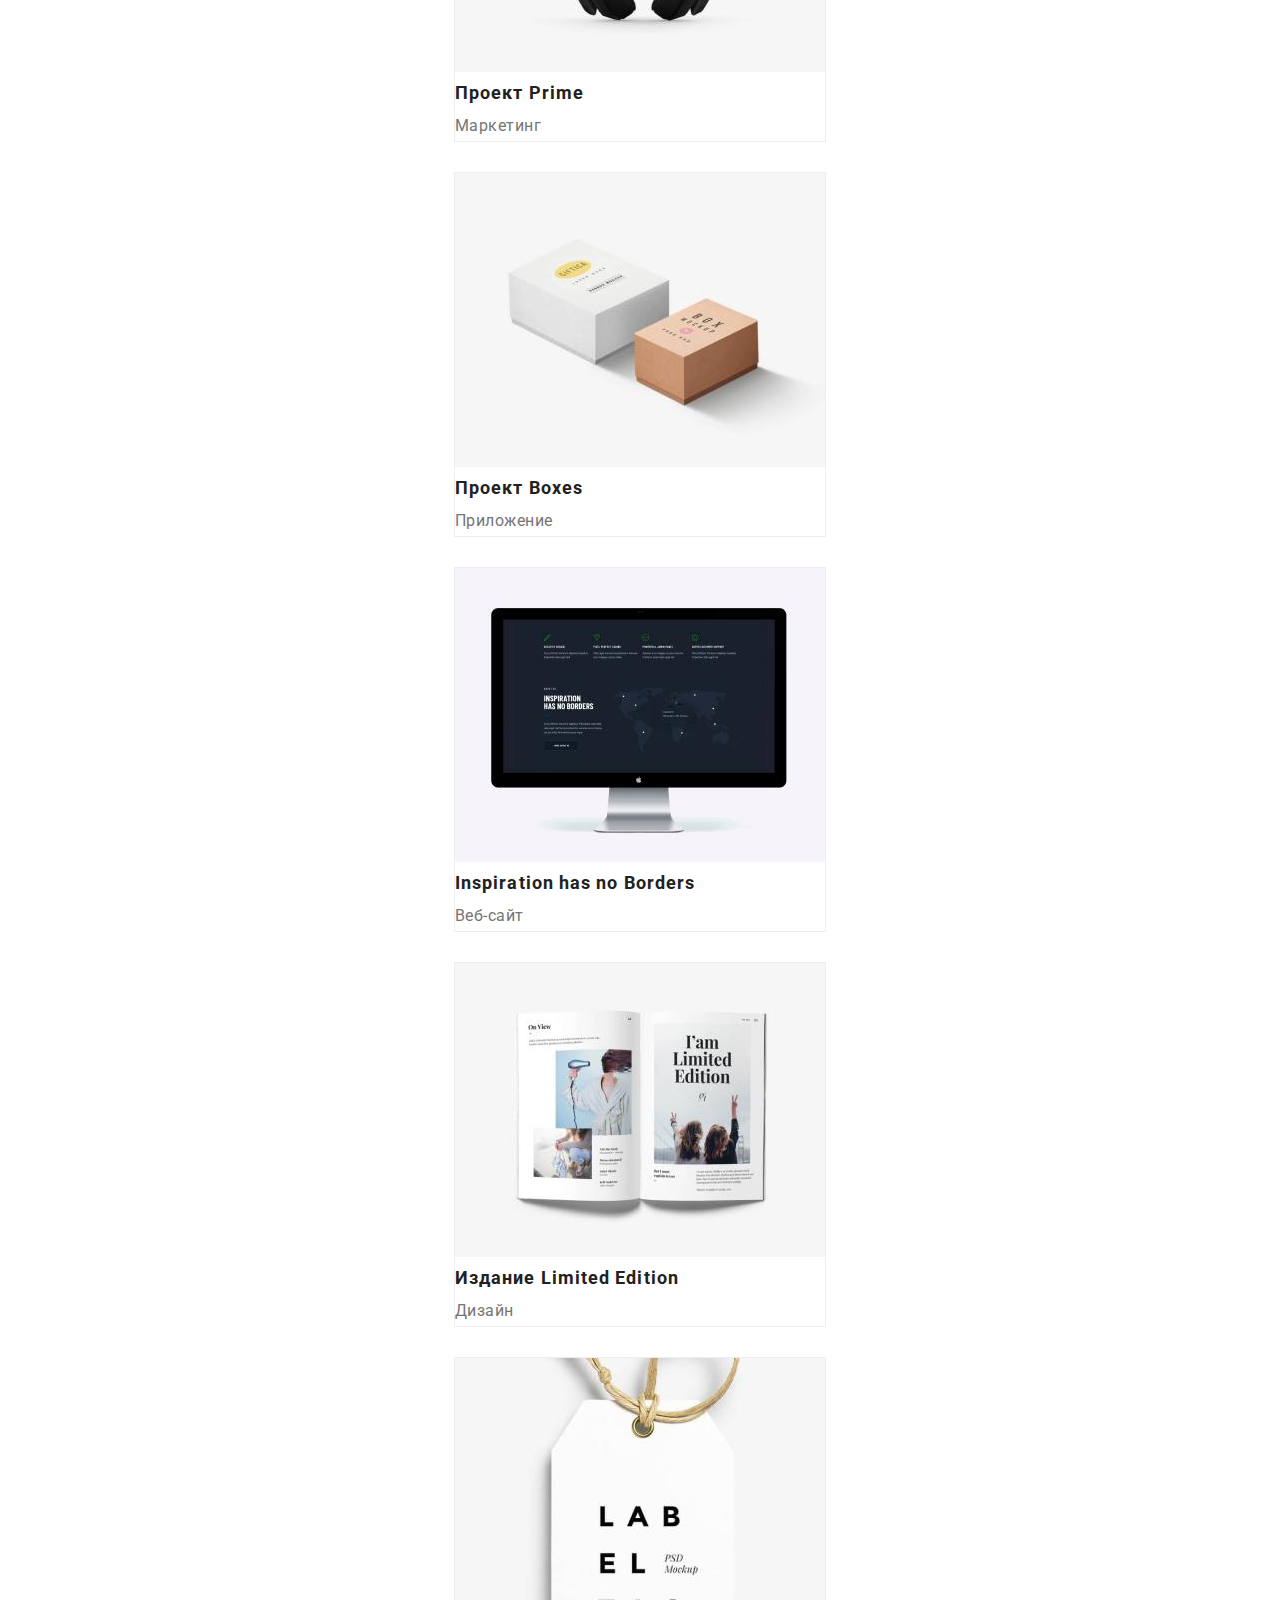
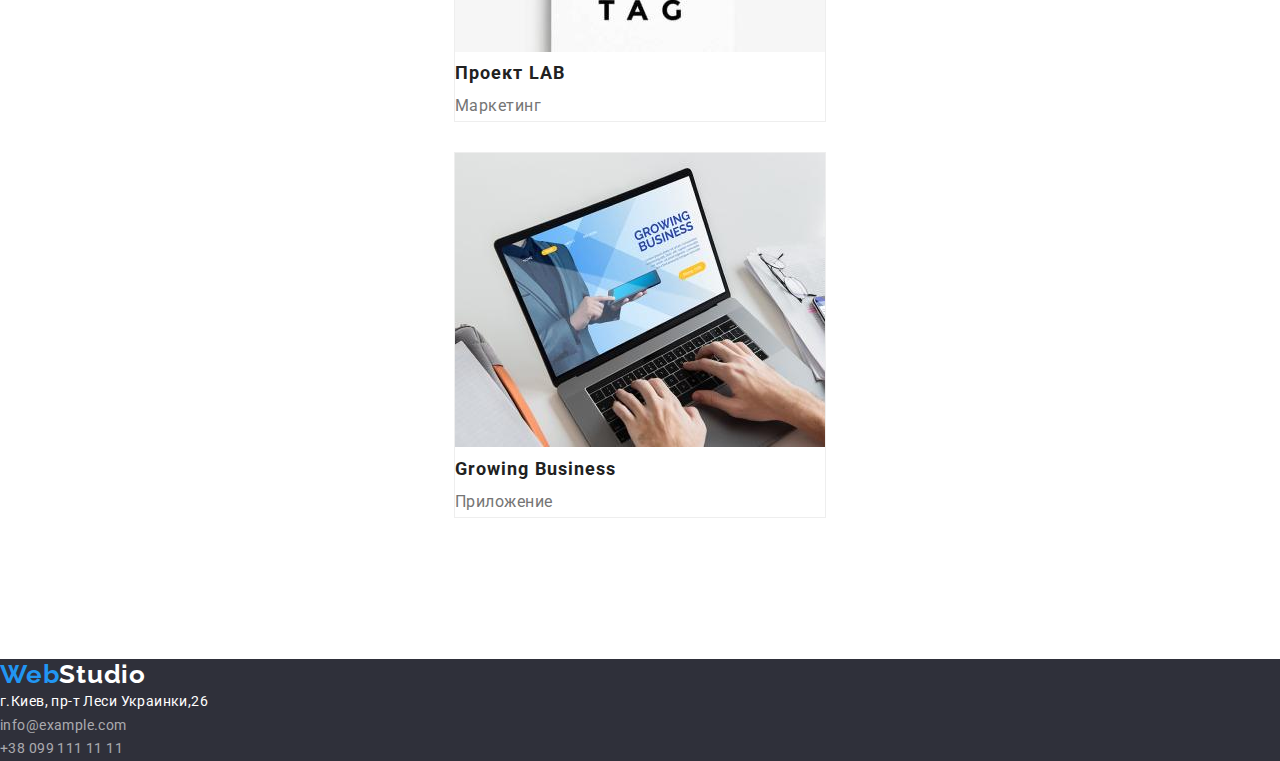
==== commit f055e016: "css page1" ====
--- a/portfolio.html
+++ b/portfolio.html
@@ -14,6 +14,7 @@
     
     <header class="header">
         <div class="container">
+        <div class="nav-container">
         <nav class="navigation">
             <a href="/index.html" class="logo"><span class="bluelogo">Web</span>Studio</a>
         </nav>
@@ -26,6 +27,7 @@
                 <li class="contact-item"><a href="mailto:info@devstudio.com" class="contactmail contactinfo ">info@devstudio.com</a></li>
                 <li class="contact-item"><a href="tel:+380961111111" class="contactphone contactinfo">+38 096 111 11 11</a></li>
             </ul>
+        </div>
         </div>
     </header>
 
--- a/css/styles.css
+++ b/css/styles.css
@@ -38,21 +38,27 @@
     margin: 0;
     padding: 0;
 }
+
+.container {
+    width: 1170px;
+    margin: 0 auto;
+}
+.section {
+    padding-top: 94px;
+    padding-bottom: 94px;
+}
+.section, .hero, .footer {
+    width: 1600px;
+    margin: auto;
+}
 /* Header */
 
-.header {
-    width: 1600px;
-    margin: 0 auto;
-}
 .bluelogo {
     color:var(--accent-color);
 }
-.header > .container {
+.container > .nav-container {
     display: flex;
     align-items: center;
-    margin: 0 215px;
-    width: 1170px;
-    max-height: 80px;
     margin: 0 auto;
 }
 .logo {
@@ -112,7 +118,8 @@
 .hero {
     background-image: url(../images/bg.jpg);
     padding: 200px 452px 200px 452px;
-    background-size: auto;
+    /* max-width: 1600px;
+    margin: 0 auto; */
 }
 .hero-title {
     color: var(--mainwhite-color);
@@ -122,10 +129,12 @@
     text-align: center;
     letter-spacing: 0.06em;
     text-transform: uppercase;
+    margin-bottom: 30px;
 }
 .reserv {
     background-color: var(--accent-color);
     color: var(--mainwhite-color);
+    border: 0px;
     box-shadow: 0px 4px 4px rgba(0, 0, 0, 0.15);
     border-radius: 4px;
     font-weight: 700;
@@ -148,17 +157,27 @@
 }
 /* Benefits */
 
+.ourbenefits {
+    margin-bottom: 94px;
+}
 .benefits-subtitle {
     color: var(--primary-text-color);
     font-weight: 700;
     line-height: 1.14;
     letter-spacing: 0.03em;
     text-transform: uppercase;
+    margin-bottom: 10px;
 }
 .benefits-text {
     color: var(--secondary-text-color);
-    line-height: 2;
-    letter-spacing: 0.03em;
+    line-height: 1.71;
+    letter-spacing: 0.03em;
+}
+.benefits-items {
+    flex-basis: 270px;
+}
+.benefits-items:not(:first-child) {
+    margin-left: 30px;
 }
 .section-title {
     font-weight: 700;
@@ -166,12 +185,16 @@
     line-height: 1.17;
     text-align: center;
     letter-spacing: 0.03em;
-}
-.benefits-items {
-    flex-basis: 270px;
-    margin: 15px;
-}
-
+    margin-bottom: 50px;
+}
+.aboutusgallery,
+.ourbenefits {
+    display: flex;
+    justify-content: center;
+}
+.about-item:not(:first-child) {
+    margin-left: 30px;
+}
 /* Team */
 
 .team {
@@ -183,6 +206,7 @@
     line-height: 1.19;
     letter-spacing: 0.03em;
     text-align: center;
+    margin-bottom: 10px;
 }
 .text-memberposition {
     color:var(--secondary-text-color);
@@ -194,23 +218,27 @@
 .teamgallery {
     display: flex;
     justify-content: center;
-    padding: 25px 215px 94px 215px;
 }
 .team-item {
     flex-basis: 270px;
-    margin: 15px;
     background-color: var(--mainwhite-color);
     box-shadow: 0px 1px 3px rgba(0, 0, 0, 0.12), 0px 1px 1px rgba(0, 0, 0, 0.14), 0px 2px 1px rgba(0, 0, 0, 0.2);
     border-radius: 0px 0px 4px 4px;
 }
+.team-item:not(:first-child) {
+    margin-left: 30px;
+}
 .team-title {
     font-weight: 700;
     font-size: 36px;
     line-height: 1.17;
     text-align: center;
     letter-spacing: 0.03em;
-    padding: 94px 668px 25px 668px;
-    margin: 0px;
+    margin-bottom: 50px;
+}
+.info-team {
+    padding-top: 30px;
+    padding-bottom: 30px;
 }
 
 /* Footer */
@@ -218,15 +246,16 @@
 .footer {
     background-color: var(--hero-bg-color);
 }
+
 .addresslink-footer {
     color: var(--mainwhite-color);
-    line-height: 2;
+    line-height: 1.714;
     letter-spacing: 0.03em;
     text-decoration: none;
 }
 .mail-footer, .phone-footer {
     color:var(--color-text-footer);
-    line-height: 2;
+    line-height: 1.714;
     letter-spacing: 0.03em;
     text-decoration: none;
 }
@@ -242,16 +271,16 @@
     color:var(--mainwhite-color);
     text-decoration: none;
 }
-.aboutusgallery,
-.ourbenefits {
-    display: flex;
-    justify-content: center;
-}
-.aboutusimg {
-    margin: 15px;
-}
-
-
+.contacts-container {
+    padding-top: 60px;
+    padding-bottom: 60px;
+}
+.address-item:not(:last-child) {
+    margin-bottom: 9px;
+}
+.address-item:first-child {
+    margin-top:20px
+}
     /* Portfolio */
 
 .button {
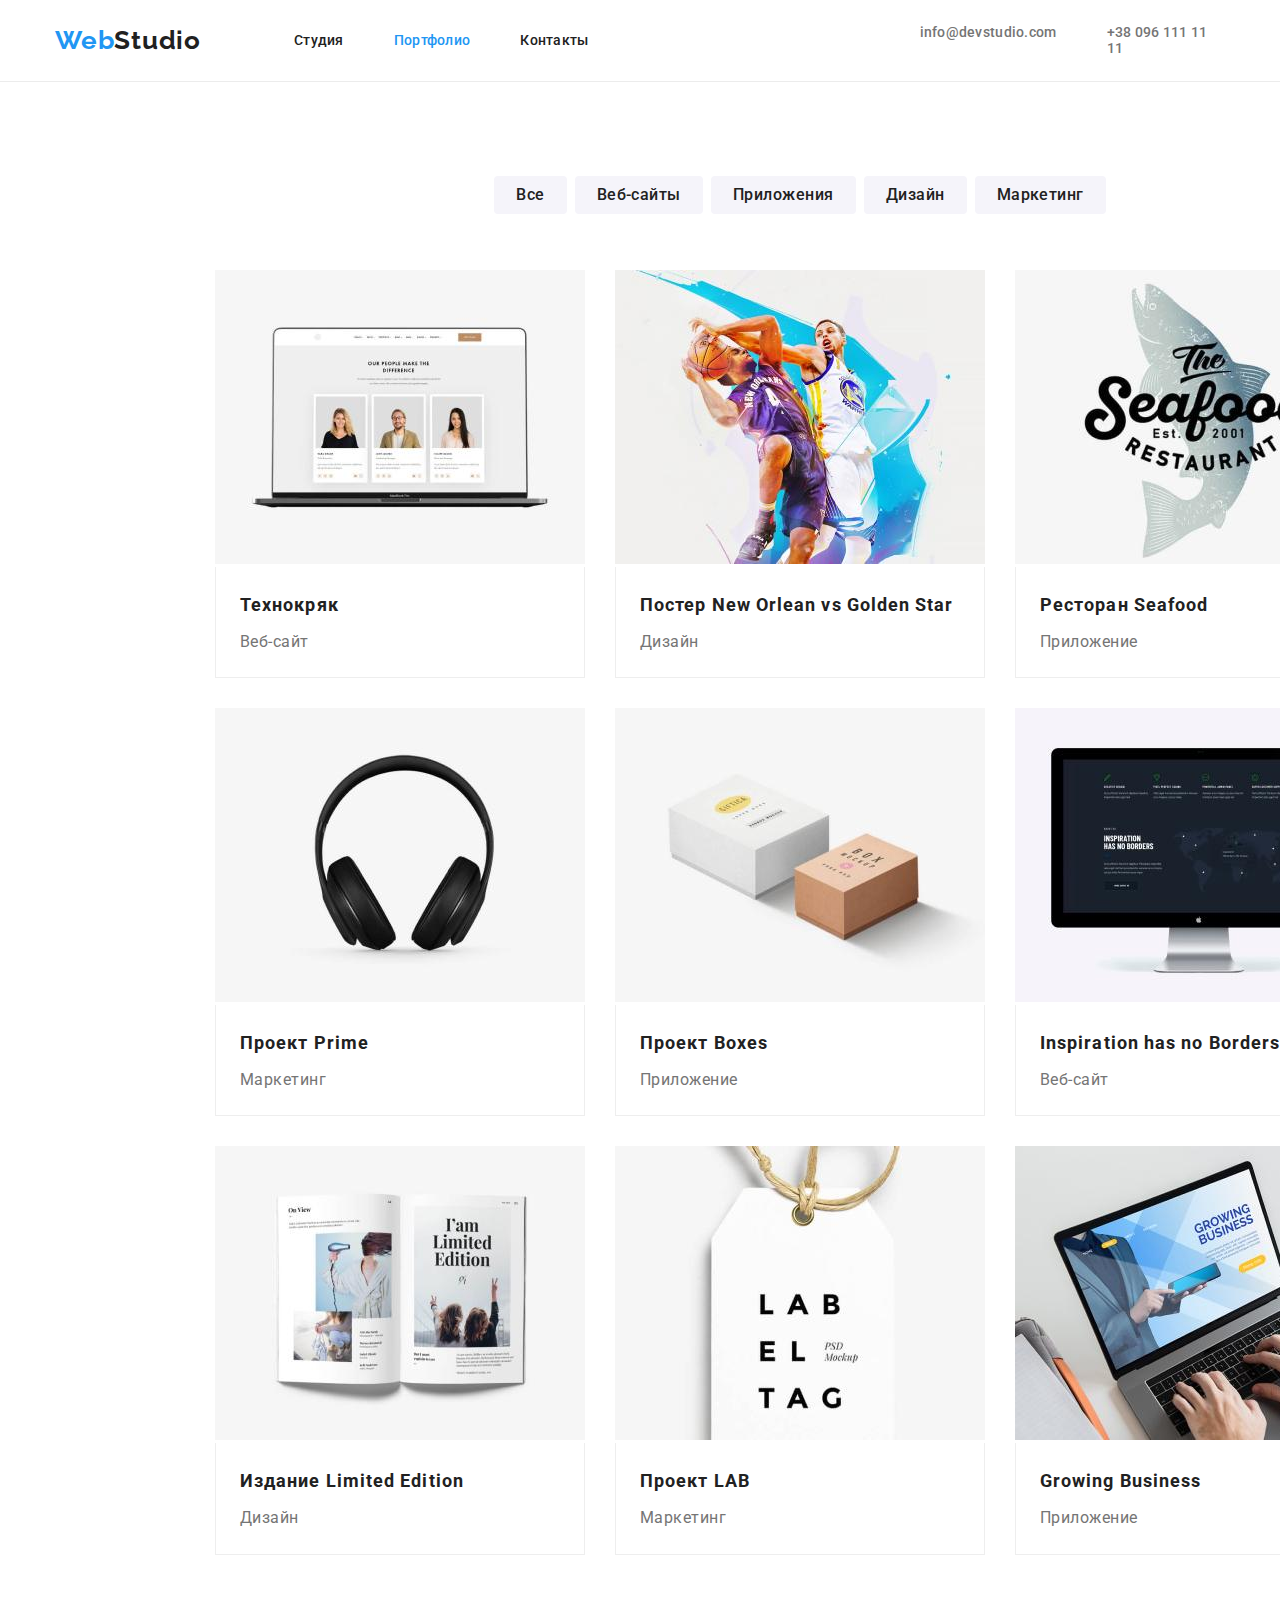
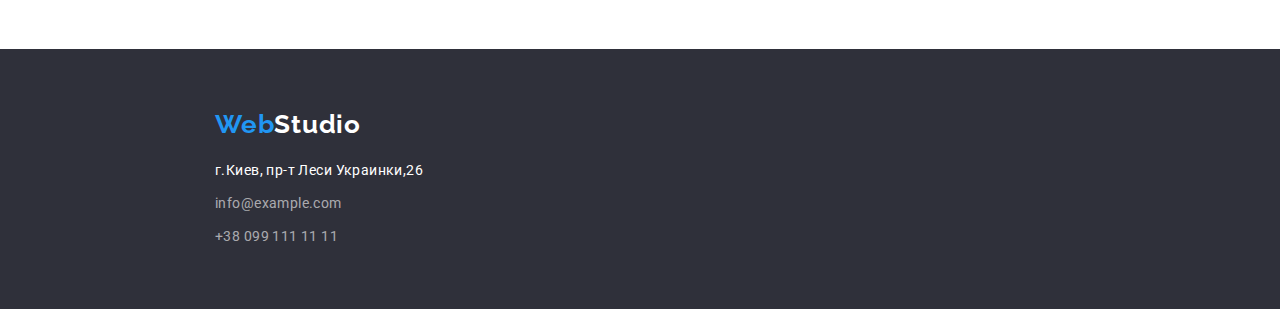
==== commit 39872594: "end hw3" ====
--- a/portfolio.html
+++ b/portfolio.html
@@ -32,23 +32,25 @@
     </header>
 
     <main>
-<section class="porfolio-main">
+
+    <section class="porfolio-main section">
+    <div class="container">
     <h1 hidden class="portfolio-title">Портфолио</h1>
     <ul class="filter-button list">
         <li class="button-item">
-           <button class="button" type="button">Все</button>
+           <button class="button-portfolio" type="button">Все</button>
         </li>
         <li class="button-item">
-           <button class="button" type="button">Веб-сайты</button>
+           <button class="button-portfolio" type="button">Веб-сайты</button>
         </li>
         <li class="button-item">
-           <button class="button" type="button">Приложения</button>
+           <button class="button-portfolio" type="button">Приложения</button>
         </li>
         <li class="button-item">
-           <button class="button" type="button">Дизайн</button>
+           <button class="button-portfolio" type="button">Дизайн</button>
         </li>
         <li class="button-item">
-           <button class="button" type="button">Маркетинг</button>
+           <button class="button-portfolio" type="button">Маркетинг</button>
         </li>
     </ul>
 
@@ -56,70 +58,94 @@
     <ul class="items-projects list">
 <li class="projectcontainer">
     <img src="./images/tecnocrat.jpg" alt="project website" class="projects-img" width="370">
+    <div class="info-cards">
     <h2 class="project-subtitle">Технокряк</h2>
     <p class="project-text">Веб-сайт</p>
+    </div>
 </li>
 <li class="projectcontainer">
     <img src="./images/poster.jpg" alt="project design" class="projects-img" width="370">
+    <div class="info-cards">
     <h2 class="project-subtitle">Постер <span lang="en">New Orlean vs Golden Star</span></h2>
     <p class="project-text">Дизайн</p>
+    </div>
 </li>
 <li class="projectcontainer">
     <img src="./images/restourant.jpg" alt="project application" class="projects-img" width="370">
+    <div class="info-cards">
     <h2 class="project-subtitle">Ресторан <span lang="en">Seafood</span></h2>
     <p class="project-text">Приложение</p>
+    </div>
 </li>
 <li class="projectcontainer">
     <img src="./images/prime.jpg" alt="project marketing" class="projects-img" width="370">
+    <div class="info-cards">
     <h2 class="project-subtitle">Проект <span lang="en">Prime</span></h2>
     <p class="project-text">Маркетинг</p>
+    </div>
 </li>
 <li class="projectcontainer">
     <img src="./images/boxes.jpg" alt="boxes project" class="projects-img" width="370">
+    <div class="info-cards">
     <h2 class="project-subtitle">Проект <span lang="en">Boxes</span></h2>
     <p class="project-text">Приложение</p>
+    </div>
 </li>
 <li class="projectcontainer">
     <img src="./images/inspiration.jpg" alt="project web site" class="projects-img" width="370">
+    <div class="info-cards">
     <h2 class="project-subtitle" lang="en">Inspiration has no Borders</h2>
     <p class="project-text">Веб-сайт</p>
+    </div>
 </li>
 <li class="projectcontainer">
     <img src="./images/limited.jpg" alt="project design" class="projects-img" width="370">
+    <div class="info-cards">
     <h2 class="project-subtitle">Издание <span lang="en">Limited Edition</span></h2>
     <p class="project-text">Дизайн</p>
+    </div>
 </li>
 <li class="projectcontainer">
     <img src="./images/lab.jpg" alt="project marketing" class="projects-img" width="370">
+    <div class="info-cards">
     <h2 class="project-subtitle" >Проект <span lang="en">LAB</span></h2>
     <p class="project-text">Маркетинг</p>
+    </div>
 </li>
 <li class="projectcontainer">
     <img src="./images/growingb.jpg" alt="project application" class="projects-img" width="370">
+    <div class="info-cards">
     <h2 class="project-subtitle" lang="en">Growing Business</h2>
     <p class="project-text">Приложение</p>
+    </div>
 </li>
     </ul>
+    </div>
     </div>
 </section>
     </main>
    
     <footer class="footer" id="contacts">
-            <a href="/index.html" class="logofooter"><span class="bluelogo">Web</span>Studio</a>
-            <address class="address">
-                <ul class="address list">
-                <li>
-                <a href="https://www.google.com/maps/place/%D0%B1%D1%83%D0%BB%D1%8C%D0%B2%D0%B0%D1%80+%D0%9B%D0%B5%D1%81%D1%96+%D0%A3%D0%BA%D1%80%D0%B0%D1%97%D0%BD%D0%BA%D0%B8,+26,+%D0%9A%D0%B8%D1%97%D0%B2,+02000/@50.4265807,30.5361971,17z/data=!3m1!4b1!4m5!3m4!1s0x40d4cf0e033ecbe9:0x57a4dffefec77da0!8m2!3d50.4265807!4d30.5383858" target="_blank" class="addresslink-footer contactinfo">г.Киев, пр-т Леси Украинки,26</a>
-                </li> 
-                <li>
-                <a href="mailto:info@example.com" class="mail-footer contactinfo">info@example.com</a>
-                </li>
-                <li>
-                <a href="tel:+380991111111" class="phone-footer contactinfo ">+38 099 111 11 11</a>
-                </li>
-          </ul>
-        </address>
-  </footer>
+        <div class="container">
+            <div class="contacts-container">
+                <a href="/index.html" class="logofooter"><span class="bluelogo">Web</span>Studio</a>
+                <address class="address">
+                    <ul class="address list">
+                        <li class="address-item">
+                            <a href="https://www.google.com/maps/place/%D0%B1%D1%83%D0%BB%D1%8C%D0%B2%D0%B0%D1%80+%D0%9B%D0%B5%D1%81%D1%96+%D0%A3%D0%BA%D1%80%D0%B0%D1%97%D0%BD%D0%BA%D0%B8,+26,+%D0%9A%D0%B8%D1%97%D0%B2,+02000/@50.4265807,30.5361971,17z/data=!3m1!4b1!4m5!3m4!1s0x40d4cf0e033ecbe9:0x57a4dffefec77da0!8m2!3d50.4265807!4d30.5383858"
+                                target="_blank" class="addresslink-footer contactinfo">г.Киев, пр-т Леси Украинки,26</a>
+                        </li>
+                        <li class="address-item">
+                            <a href="mailto:info@example.com" class="mail-footer contactinfo">info@example.com</a>
+                        </li>
+                        <li class="address-item">
+                            <a href="tel:+380991111111" class="phone-footer contactinfo">+38 099 111 11 11</a>
+                        </li>
+                    </ul>
+                </address>
+            </div>
+        </div>
+    </footer>
     
 </body>
 </html>--- a/css/styles.css
+++ b/css/styles.css
@@ -17,6 +17,9 @@
     --primary-bg-color: #E5E5E5;
     --secondary-bg-color:#F5F4FA;
     --hero-bg-color:#2F303A;
+}
+html {
+    scroll-behavior: smooth;
 }
 body {
     font-family: "Roboto",sans-serif;
@@ -38,10 +41,11 @@
     margin: 0;
     padding: 0;
 }
-
 .container {
-    width: 1170px;
+    width: 1200px;
     margin: 0 auto;
+    padding-left: 15px;
+    padding-right: 15px;
 }
 .section {
     padding-top: 94px;
@@ -51,6 +55,7 @@
     width: 1600px;
     margin: auto;
 }
+
 /* Header */
 
 .bluelogo {
@@ -59,7 +64,6 @@
 .container > .nav-container {
     display: flex;
     align-items: center;
-    margin: 0 auto;
 }
 .logo {
     font-weight: 700;
@@ -112,14 +116,15 @@
     letter-spacing: 0.02em;  
     color:var(--secondary-text-color);
 }
+.header {
+    border-bottom: 1px solid #ECECEC;
+}
 
 /* Hero */
 
 .hero {
     background-image: url(../images/bg.jpg);
-    padding: 200px 452px 200px 452px;
-    /* max-width: 1600px;
-    margin: 0 auto; */
+    padding: 200px 452px;
 }
 .hero-title {
     color: var(--mainwhite-color);
@@ -174,7 +179,7 @@
     letter-spacing: 0.03em;
 }
 .benefits-items {
-    flex-basis: 270px;
+    flex-basis: calc(100%/3 - 30px);
 }
 .benefits-items:not(:first-child) {
     margin-left: 30px;
@@ -220,7 +225,7 @@
     justify-content: center;
 }
 .team-item {
-    flex-basis: 270px;
+    flex-basis: calc(100%/4 - 30px);
     background-color: var(--mainwhite-color);
     box-shadow: 0px 1px 3px rgba(0, 0, 0, 0.12), 0px 1px 1px rgba(0, 0, 0, 0.14), 0px 2px 1px rgba(0, 0, 0, 0.2);
     border-radius: 0px 0px 4px 4px;
@@ -246,7 +251,6 @@
 .footer {
     background-color: var(--hero-bg-color);
 }
-
 .addresslink-footer {
     color: var(--mainwhite-color);
     line-height: 1.714;
@@ -281,9 +285,10 @@
 .address-item:first-child {
     margin-top:20px
 }
-    /* Portfolio */
-
-.button {
+   
+/* Portfolio */
+
+.button-portfolio {
     background-color: var(--secondary-bg-color);
     color:var(--primary-text-color);
     border-radius: 4px;
@@ -293,30 +298,34 @@
     text-align: center;
     letter-spacing: 0.03em;
     border: 0px;
-    padding: 6px 32px;
-    margin: 8px;
-}
-.button:hover,
-.button:focus {
+    padding: 6px 22px;
+}
+.button-portfolio:hover,
+.button-portfolio:focus {
     background-color: var(--accent-color);
     color: var(--mainwhite-color);
 }
 .filter-button {
     display: flex;
     justify-content: center;
+    margin-bottom: 56px;
+}
+.button-item:not(:first-child) {
+    margin-left: 8px;
 }
 .items-projects {
     display: flex;
     flex-wrap: wrap;
-    padding: 56px 215px 94px 215px;
     justify-content: center; 
-    gap: 30px;
+    margin-top: -30px;
+    margin-left: -30px;
 }
 .projectcontainer {
-    border: 1px solid #EEEEEE;
-    flex-basis: 370px;
-}
-.portfoliomain {
+    flex-basis: calc(100%/3 - 30px);
+    margin-left: 30px;
+    margin-top: 30px;
+}
+.portfolio-main {
     background-color: var(--primary-bg-color);
 }
 .project-subtitle {
@@ -325,6 +334,7 @@
     font-size: 18px;
     line-height: 2;
     letter-spacing: 0.06em;
+    margin-bottom: 4px;
 }
 .project-text {
     color: var(--secondary-text-color);
@@ -332,7 +342,11 @@
     line-height: 1.88;
     letter-spacing: 0.03em;
 }
-.gallery-projects {
-    padding: 0px 215px 47px 215px;
-}
-
+.info-cards {
+    border-bottom: 1px solid  #EEEEEE;
+    border-left: 1px solid #EEEEEE;
+    border-right: 1px solid #EEEEEE;
+    padding: 20px 24px;
+}
+
+
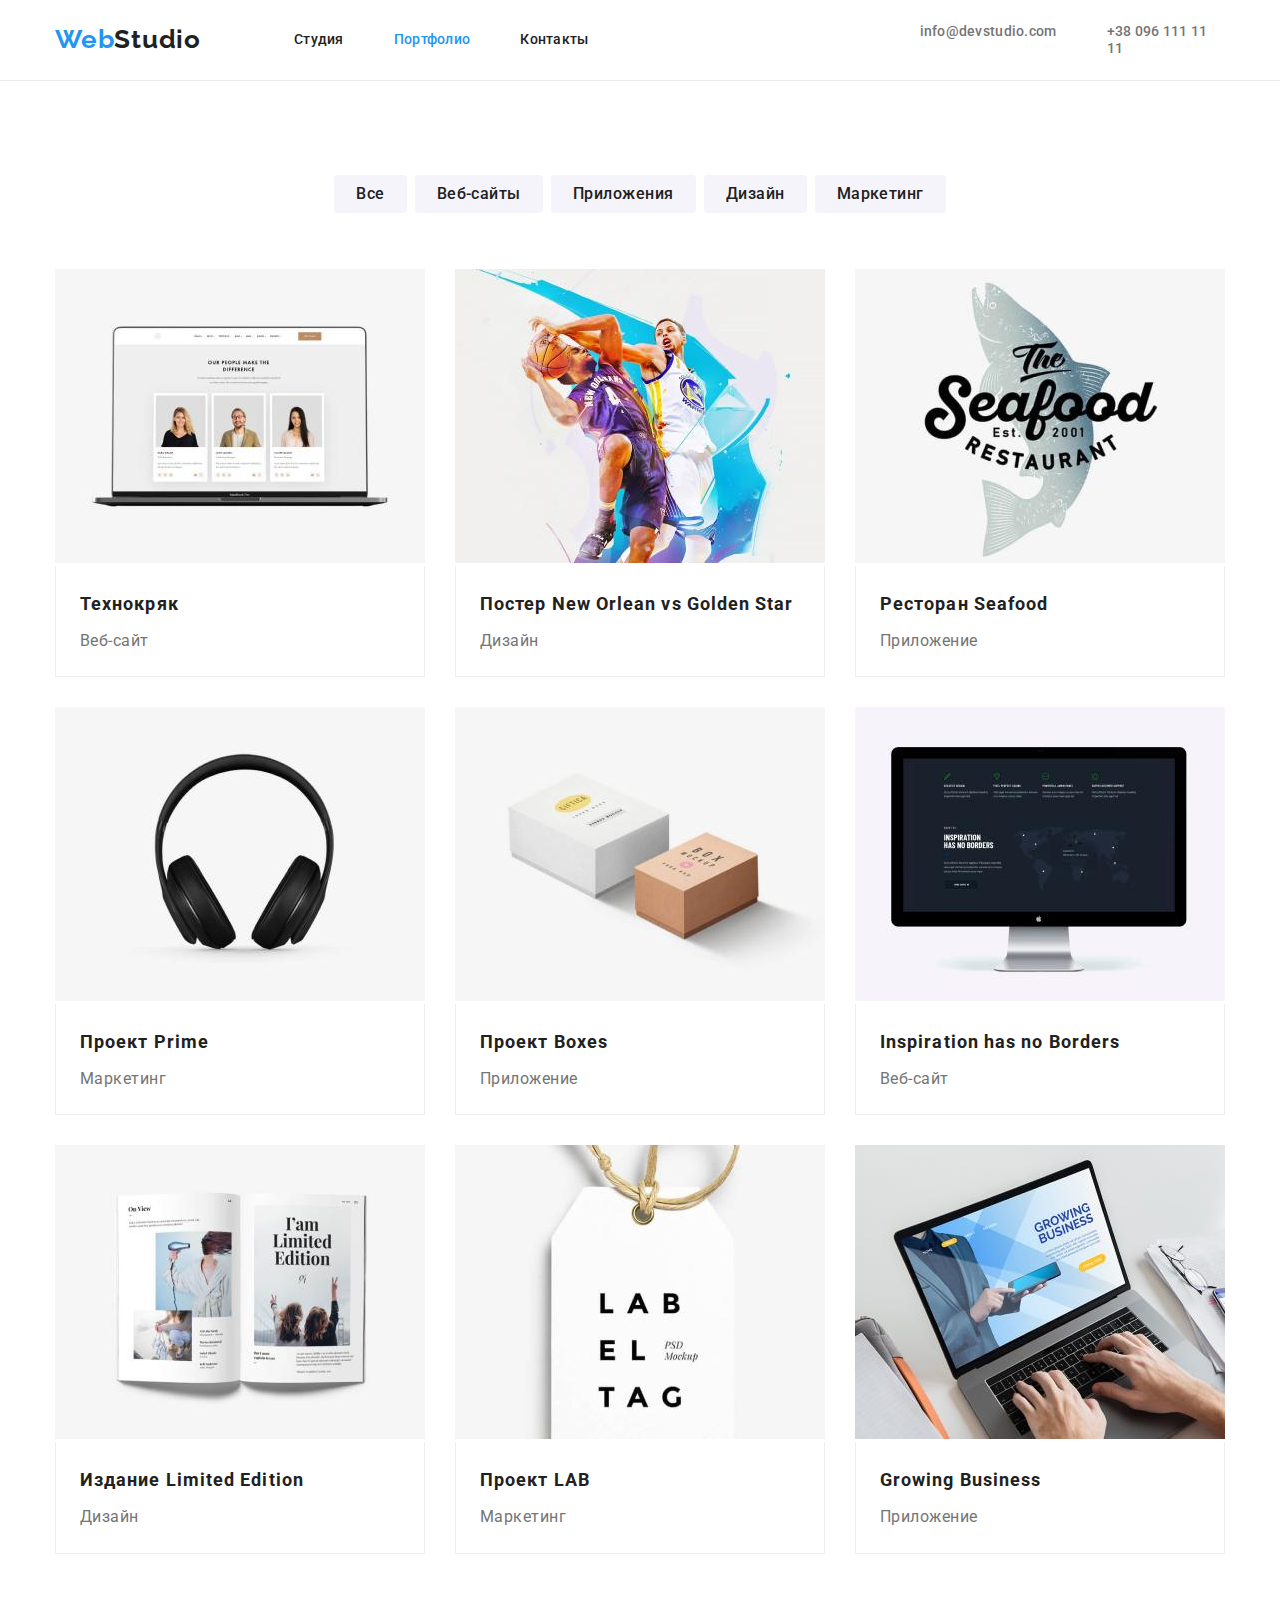
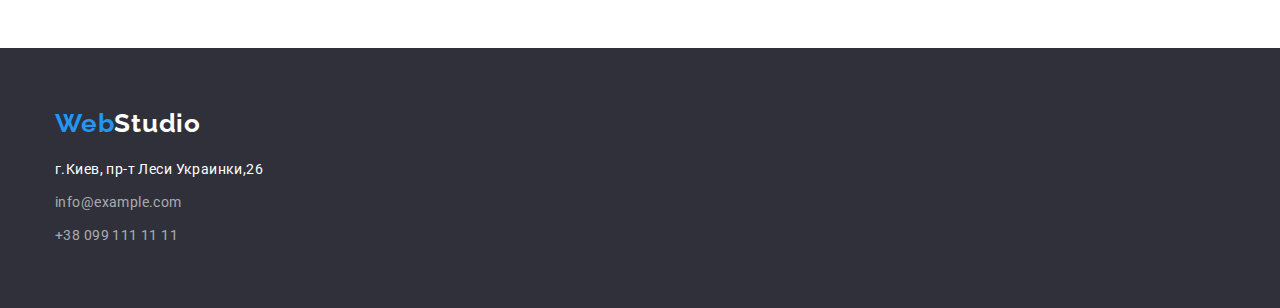
==== commit 26163dde: "end hw3" ====
--- a/portfolio.html
+++ b/portfolio.html
@@ -15,14 +15,14 @@
     <header class="header">
         <div class="container">
         <div class="nav-container">
-        <nav class="navigation">
             <a href="/index.html" class="logo"><span class="bluelogo">Web</span>Studio</a>
-        </nav>
+        <nav class="navigation"></nav>
             <ul class="navigation-items list">
                 <li class="nav-item"><a href="./index.html" class="navigation-link contactinfo">Студия</a></li>
                 <li class="nav-item"><a href="./portfolio.html" class="navigation-link current contactinfo ">Портфолио</a></li>
                 <li class="nav-item"><a href="#contacts" class="navigation-link contactinfo">Контакты</a></li>
             </ul>
+        </nav>
             <ul class="contact list">
                 <li class="contact-item"><a href="mailto:info@devstudio.com" class="contactmail contactinfo ">info@devstudio.com</a></li>
                 <li class="contact-item"><a href="tel:+380961111111" class="contactphone contactinfo">+38 096 111 11 11</a></li>
--- a/css/styles.css
+++ b/css/styles.css
@@ -51,10 +51,6 @@
     padding-top: 94px;
     padding-bottom: 94px;
 }
-.section, .hero, .footer {
-    width: 1600px;
-    margin: auto;
-}
 
 /* Header */
 
@@ -66,6 +62,7 @@
     align-items: center;
 }
 .logo {
+    display: block;
     font-weight: 700;
     font-family: "Raleway", sans-serif;
     font-size: 26px;
@@ -73,11 +70,11 @@
     letter-spacing: 0.03em;
     color:var(--primary-text-color);
     text-decoration: none;
-}
-.navigation {
     padding-top: 24px;
     padding-bottom: 25px;
-    margin-right: 93px;
+}
+.navigation {
+    margin-left: 93px;
 }
 .navigation-link {
     text-decoration: none;
@@ -85,11 +82,11 @@
     line-height: 1.14;
     letter-spacing: 0.02em; 
     color:var(--primary-text-color);
-}
-.navigation-items {
-    display: flex;
     padding-top: 32px;
     padding-bottom: 32px;
+}
+.navigation-items {
+    display: flex;
 }
 .nav-item:not(:last-child) {
     margin-right: 50px;
@@ -124,7 +121,8 @@
 
 .hero {
     background-image: url(../images/bg.jpg);
-    padding: 200px 452px;
+    padding-top: 200px;
+    padding-bottom: 200px;
 }
 .hero-title {
     color: var(--mainwhite-color);
@@ -135,6 +133,9 @@
     letter-spacing: 0.06em;
     text-transform: uppercase;
     margin-bottom: 30px;
+    margin-left: auto;
+    margin-right: auto;
+    width: 696px;
 }
 .reserv {
     background-color: var(--accent-color);
@@ -162,13 +163,11 @@
 }
 /* Benefits */
 
-.ourbenefits {
-    margin-bottom: 94px;
-}
 .benefits-subtitle {
     color: var(--primary-text-color);
     font-weight: 700;
     line-height: 1.14;
+    font-size: 14px;
     letter-spacing: 0.03em;
     text-transform: uppercase;
     margin-bottom: 10px;
@@ -196,6 +195,11 @@
 .ourbenefits {
     display: flex;
     justify-content: center;
+}
+
+/* about us */
+.about-us {
+    padding-top: 0;
 }
 .about-item:not(:first-child) {
     margin-left: 30px;
@@ -250,6 +254,8 @@
 
 .footer {
     background-color: var(--hero-bg-color);
+    padding-top: 60px;
+    padding-bottom: 60px;
 }
 .addresslink-footer {
     color: var(--mainwhite-color);
@@ -274,10 +280,6 @@
     letter-spacing: 0.03em;
     color:var(--mainwhite-color);
     text-decoration: none;
-}
-.contacts-container {
-    padding-top: 60px;
-    padding-bottom: 60px;
 }
 .address-item:not(:last-child) {
     margin-bottom: 9px;
